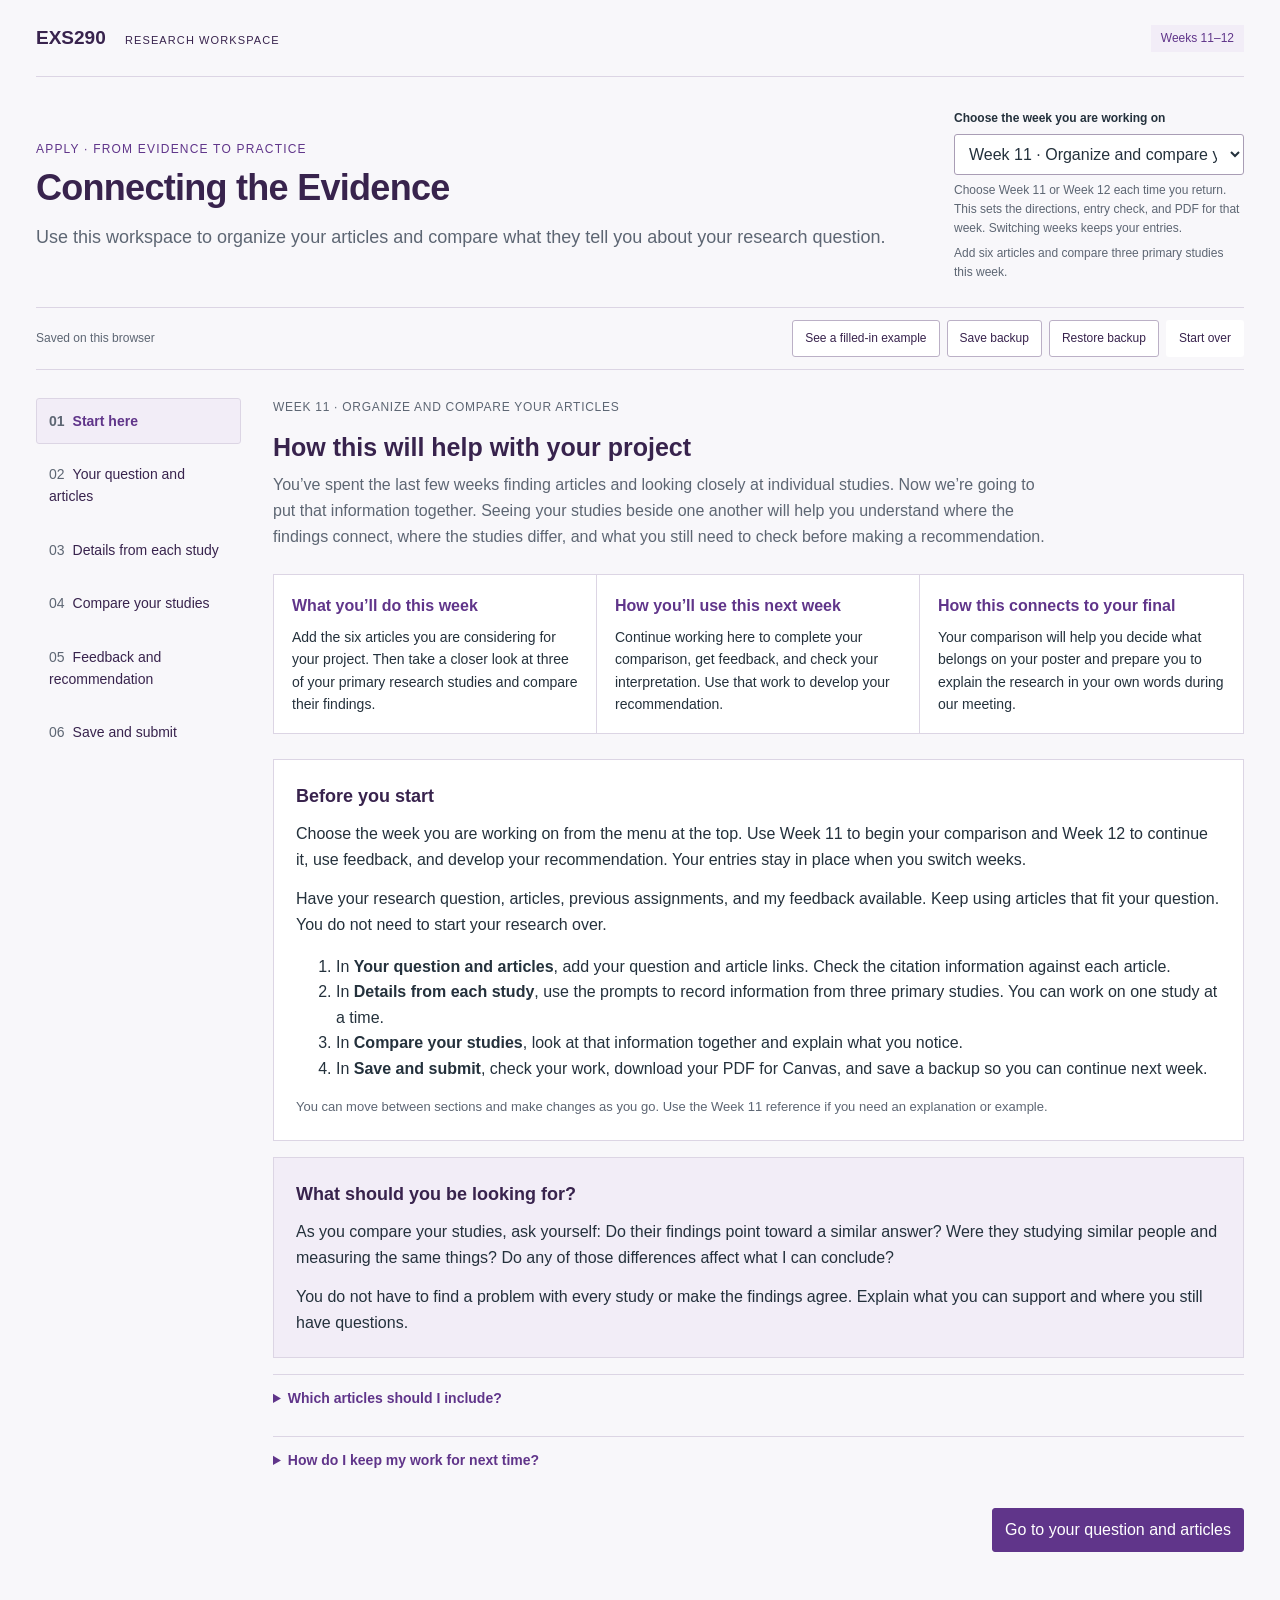
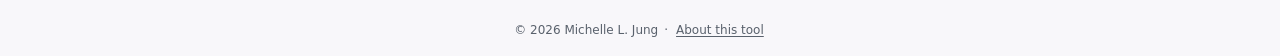
==== connecting-the-evidence/index.html @ f53d63f6 "Add guided evidence matrix workspace for EXS290 Weeks 11–12" ====
<!doctype html><html lang="en"><head><meta charset="utf-8"><meta name="viewport" content="width=device-width,initial-scale=1"><title>Connecting the Evidence | EXS290</title><link rel="icon" href="favicon.svg"><link rel="stylesheet" href="style.css"><link rel="stylesheet" href="../resource-about.css"><script defer src="../resource-about.js"></script></head><body><a class="skip" href="#main">Skip to workspace</a><div class="shell"><header><div class="mast"><a class="brand" href="#">EXS290 <span>RESEARCH WORKSPACE</span></a><span class="badge">Weeks 11–12</span></div><div class="heading"><div><p class="eyebrow">APPLY · FROM EVIDENCE TO PRACTICE</p><h1>Connecting the Evidence</h1><p class="lede">Use this workspace to organize your articles and compare what they tell you about your research question.</p></div><div class="weekpicker"><label for="week">Choose the week you are working on</label><select id="week" aria-describedby="weekHelp weekhint"><option value="11">Week 11 · Organize and compare your articles</option><option value="12">Week 12 · Use feedback and develop your recommendation</option></select><p id="weekHelp">Choose Week 11 or Week 12 each time you return. This sets the directions, entry check, and PDF for that week. Switching weeks keeps your entries.</p><p id="weekhint" aria-live="polite"></p></div></div><div class="toolbar"><span id="saveStatus" role="status">Saved on this browser</span><div><button id="sample">See a filled-in example</button><button id="backup">Save backup</button><button id="restoreBtn">Restore backup</button><button id="reset" class="quiet">Start over</button><input id="restore" type="file" accept=".json,application/json" hidden></div></div><div id="sampleNote" class="notice" hidden>You are viewing a fictional example. These are not real articles, so do not use them as sources. Your own project is saved separately. <button id="leaveSample">Return to my project</button></div><div id="storageNote" class="notice" hidden>Browser saving is unavailable. Keep this page open and download a backup before leaving.</div></header><div class="workspace"><nav id="nav" aria-label="Workspace steps"></nav><main id="main" tabindex="-1"></main></div><div class="mlj-resource-footer" role="contentinfo" aria-label="Resource information"><span>© 2026 Michelle L. Jung</span><span aria-hidden="true">·</span><a href="../licensing.html#development" data-resource-about>About this tool</a></div></div><div id="toast" role="status" aria-live="polite"></div><script src="xlsx.js"></script><script src="pdf-lib.min.js"></script><script src="pdf-export.js"></script><script src="app.js"></script></body></html>
---- connecting-the-evidence/style.css ----
:root{--purple:#60358a;--dark:#38234d;--ink:#24313c;--muted:#5d6673;--line:#dcd5e4;--pale:#f2edf7;--paper:#fff;--wash:#f8f7fa;--orange:#a24d00}*{box-sizing:border-box}body{margin:0;background:var(--wash);color:var(--ink);font:16px/1.6 Arial,Helvetica,sans-serif}button,input,select,textarea{font:inherit}a{color:var(--purple)}button{cursor:pointer;background:white;border:1px solid #bbb0c6;border-radius:3px;padding:8px 12px;color:var(--dark)}button:hover{background:var(--pale)}button.primary,.primary{background:var(--purple);border-color:var(--purple);color:white}button:disabled{cursor:default;opacity:.5}.quiet{border-color:transparent}.textbutton{border:0;background:none;padding:0;text-decoration:underline;color:var(--purple)}:focus-visible{outline:3px solid var(--orange);outline-offset:3px}.shell{max-width:1340px;margin:auto;padding:0 36px}.mast{display:flex;align-items:center;justify-content:space-between;padding:23px 0;border-bottom:1px solid var(--line);gap:16px}.brand{font-weight:bold;font-size:19px;text-decoration:none;color:var(--dark)}.brand span{font-weight:normal;letter-spacing:.1em;font-size:11px;margin-left:14px}.badge{font-size:12px;background:var(--pale);padding:4px 10px;color:var(--purple)}.heading{display:flex;justify-content:space-between;gap:30px;padding:32px 0 24px;align-items:center}.eyebrow{font-size:12px;letter-spacing:.1em;color:var(--purple);margin:0 0 8px}h1{font-size:36px;line-height:1.15;letter-spacing:-.02em;margin:0 0 14px;color:var(--dark)}.lede{font-size:18px;color:var(--muted);margin:0}.weekpicker{width:290px;flex-shrink:0}.weekpicker label{font-size:12px;font-weight:bold;display:block;margin-bottom:5px}.weekpicker p{font-size:12px;margin:6px 0 0;color:var(--muted)}.toolbar{display:flex;justify-content:space-between;align-items:center;padding:12px 0;border-block:1px solid var(--line);gap:12px}.toolbar>div{display:flex;gap:7px;flex-wrap:wrap}#saveStatus{font-size:12px;color:var(--muted)}.toolbar button{font-size:12px}.workspace{display:grid;grid-template-columns:205px minmax(0,1fr);gap:32px;padding:28px 0 44px}nav{align-self:start;position:sticky;top:20px}nav button{display:block;width:100%;text-align:left;margin-bottom:7px;border:1px solid transparent;background:none;padding:11px 12px;font-size:14px}nav button span{display:inline-block;color:var(--muted);margin-right:8px}nav button[aria-current=step]{background:var(--pale);color:var(--purple);border-color:var(--line);font-weight:bold}nav .navnote{font-size:12px;color:var(--muted);padding:12px}h2{font-size:25px;margin:0 0 9px;color:var(--dark);line-height:1.3}h3{font-size:18px;color:var(--dark);margin:0 0 10px}h4{font-size:15px;color:var(--dark);margin:0 0 8px}p{margin:0 0 14px}p:last-child{margin-bottom:0}.intro{margin-bottom:24px;max-width:780px}.intro>p{color:var(--muted)}.panel{background:white;border:1px solid var(--line);padding:22px;margin:16px 0}.soft{background:var(--pale)}.subtle{color:var(--muted);font-size:13px}.twocol{display:grid;grid-template-columns:1fr 1fr;gap:18px}.threecol{display:grid;grid-template-columns:repeat(3,1fr);gap:14px}.journey{display:grid;grid-template-columns:repeat(3,1fr);gap:0;border:1px solid var(--line);background:white;margin:25px 0}.journey>div{padding:18px;border-right:1px solid var(--line)}.journey>div:last-child{border:0}.journey strong{color:var(--purple)}.journey p{font-size:14px;margin-top:7px}.kicker{font-size:12px;letter-spacing:.06em;color:var(--purple);text-transform:uppercase}.field{display:block;margin:18px 0}.field>span{font-weight:bold;font-size:14px;display:block;margin-bottom:4px}.hint{font-size:13px;font-weight:normal;color:var(--muted);display:block;margin:0 0 7px}input[type=text],input[type=url],input[type=number],select,textarea{width:100%;border:1px solid #a99db5;background:white;color:var(--ink);border-radius:3px;padding:10px}textarea{min-height:96px;resize:vertical;line-height:1.55}input[type=checkbox]{accent-color:var(--purple);width:17px;height:17px}details{border-top:1px solid var(--line);padding:12px 0;margin:14px 0}summary{cursor:pointer;font-size:14px;font-weight:bold;color:var(--purple)}details p{font-size:14px;margin-top:10px}.actions{display:flex;justify-content:space-between;flex-wrap:wrap;gap:10px;margin-top:25px}.sourcegrid{display:grid;grid-template-columns:repeat(2,minmax(0,1fr));gap:14px}.sourcecard{background:white;border:1px solid var(--line);padding:18px;border-top:3px solid var(--line)}.sourcecard.active{border-top-color:var(--purple)}.sourcecard h3{font-size:16px}.sourcecard .sourceid{font-size:12px;color:var(--purple);font-weight:bold;margin-bottom:7px}.sourcecard p{font-size:13px}.sourcecard button{font-size:13px}.pill{display:inline-block;font-size:11px;background:var(--pale);padding:3px 7px;color:var(--purple);margin:0 5px 6px 0}.inlinerow{display:flex;gap:8px;align-items:end}.inlinerow .field{flex:1}.tabs{display:flex;gap:5px;border-bottom:1px solid var(--line);margin:20px 0;flex-wrap:wrap}.tabs button{border-radius:0;margin-bottom:-1px}.tabs button[aria-current=true]{border-bottom:3px solid var(--purple);background:var(--pale)}.source-select{max-width:100%;margin-bottom:16px}.citation{font-size:14px;overflow-wrap:anywhere;white-space:pre-wrap}.citation em{font-style:italic}.notice{background:#fff6e8;border:1px solid #dfc49a;padding:14px;font-size:14px;margin:15px 0}.notice button{font-size:12px}.checklist{padding-left:22px}.checklist li{margin:6px 0}.sourcechoice{display:inline-flex;gap:7px;align-items:center;border:1px solid var(--line);background:white;padding:7px 10px;margin:4px;font-size:13px}.scrolltable{overflow:auto;max-width:100%;border:1px solid var(--line);background:white;margin:16px 0}table{width:100%;border-collapse:collapse;font-size:14px}th,td{text-align:left;vertical-align:top;padding:13px;border:1px solid var(--line);overflow-wrap:anywhere;white-space:pre-wrap}thead th{background:var(--pale);color:var(--dark)}.comparetable{min-width:650px;table-layout:fixed}.comparetable th:first-child{width:145px}.comparetable tbody th{background:#faf8fc;font-size:12px}.taglist{display:flex;gap:7px;flex-wrap:wrap}.tagitem{font-size:12px;padding:5px 9px;border:1px solid var(--line)}.mark-pattern{background:#eee5f8}.mark-qualification{background:#fff0d5}.mark-question{background:#e5f2f2}.tagitem button{font-size:11px;padding:0 5px;margin-left:6px;background:transparent}.legend{font-size:12px;display:flex;gap:15px;flex-wrap:wrap}.legend span{padding:4px 8px}.report{background:white;color:var(--ink)}.report-section{margin:15px 0;border:1px solid var(--line);padding:14px;break-inside:auto}.report h3{background:var(--pale);padding:8px;margin:-14px -14px 12px}.report p{font-size:14px;white-space:pre-wrap;overflow-wrap:anywhere}.report .source-details{font-size:12px;color:var(--muted)}.report .report-section h4{break-after:avoid}.report .studyreport{border-top:1px solid var(--line);padding-top:12px;margin-top:12px}.report .citation{font-size:13px}.report .empty{color:#7c5868}.checkresult{border-left:3px solid var(--purple);padding:12px 16px;background:var(--pale);margin:15px 0}footer{border-top:1px solid var(--line);padding:18px 0 25px;color:var(--muted);font-size:11px}footer p{margin:3px 0}footer button{font-size:11px}dialog{max-width:650px;width:calc(100% - 32px);border:1px solid var(--line);padding:25px;color:var(--ink);max-height:85vh;overflow:auto}dialog::backdrop{background:#24183180}dialog form{margin-top:20px}#toast{position:fixed;bottom:20px;right:20px;max-width:440px;background:var(--dark);color:white;padding:0;font-size:14px;z-index:10}#toast:not(:empty){padding:14px 20px}.skip{position:absolute;left:-9999px}.skip:focus{left:15px;top:10px;background:white;z-index:50;padding:10px}.empty{color:var(--muted);font-style:italic}.bar{display:flex;gap:12px;flex-wrap:wrap;align-items:center}.bar label{font-size:13px}.bar select{width:auto}.progresstext{font-size:12px;color:var(--muted)}@media(max-width:950px){.shell{padding:0 20px}.workspace{grid-template-columns:1fr;gap:12px}nav{position:static;display:flex;flex-wrap:wrap}nav button{width:auto;margin:3px;padding:8px}nav .navnote{display:none}.heading{gap:15px}h1{font-size:30px}.threecol{grid-template-columns:1fr}.toolbar{align-items:start}.journey{grid-template-columns:1fr}.journey>div{border-right:0;border-bottom:1px solid var(--line)}}@media(max-width:600px){.heading,.toolbar{display:block}.weekpicker{width:100%;margin-top:22px}.toolbar>div{margin-top:10px}.twocol,.sourcegrid{grid-template-columns:1fr}.brand span{display:none}.badge{font-size:10px}.panel{padding:16px}.shell{padding:0 14px}h1{font-size:29px}.lede{font-size:16px}.inlinerow{display:block}.inlinerow button{margin-bottom:10px}}@media print{@page{size:letter;margin:14mm}body{background:white;font:10pt/1.35 Arial,sans-serif}.shell{padding:0;max-width:none}header,nav,footer,.skip,.no-print,#toast,dialog{display:none!important}.workspace{display:block;padding:0}main{display:block}.intro,.printControls{display:none!important}main>*:not(#report){display:none!important}#report{display:block!important;border:0;padding:0;margin:0}#report h2{font-size:17pt}#report h3{font-size:11pt;break-after:avoid;background:#eee8f5;print-color-adjust:exact}#report h4{font-size:10pt}#report p{font-size:9.5pt;line-height:1.35;orphans:2;widows:2;margin-bottom:6pt}#report .report-section{margin:0 0 7pt;padding:10pt;border:.5pt solid #c6bbd2;box-decoration-break:clone;break-inside:auto}#report .report-section h3{margin:-10pt -10pt 8pt;padding:5pt 10pt}#report .studyreport{break-inside:auto}#report a{color:inherit;text-decoration:none}#report .pill{border:.5pt solid #ccc;background:none}#report .report-section:first-of-type{margin-top:10pt}.source-details{font-size:8pt!important}}
---- resource-about.css ----
.mlj-resource-footer {
  box-sizing: border-box;
  display: flex;
  flex-wrap: wrap;
  align-items: baseline;
  justify-content: center;
  gap: 0 6px;
  position: static;
  max-width: 1100px;
  margin: 16px auto 8px;
  padding: 6px 16px;
  border: 0;
  background: transparent;
  color: #59616c;
  font: 400 12px/1.5 system-ui, sans-serif;
  text-align: center;
  letter-spacing: normal;
  text-transform: none;
}
.mlj-resource-footer a {
  display: inline-block;
  min-height: 24px;
  padding: 3px 2px;
  color: inherit;
  font: inherit;
  text-decoration: underline;
  text-underline-offset: 2px;
}
.mlj-about-dialog {
  box-sizing: border-box;
  position: fixed;
  inset: 0;
  width: min(440px, calc(100% - 32px));
  max-width: 440px;
  max-height: calc(100dvh - 48px);
  margin: auto;
  padding: 24px;
  overflow: auto;
  border: 1px solid #cbd5e1;
  border-radius: 10px;
  background: #fff;
  color: #24313b;
  font: 400 15px/1.6 system-ui, sans-serif;
  text-align: left;
  letter-spacing: normal;
  text-transform: none;
  box-shadow: 0 12px 40px #0003;
}
.mlj-about-dialog:not([open]) { display: none; }
.mlj-about-dialog::backdrop { background: #172b3b66; }
.mlj-about-dialog h2 {
  margin: 0 0 12px;
  padding: 0;
  color: inherit;
  font: 600 20px/1.3 system-ui, sans-serif;
  letter-spacing: normal;
  text-transform: none;
}
.mlj-about-dialog p { margin: 0 0 12px; font: inherit; color: inherit; }
.mlj-about-dialog a { color: #155775; text-decoration: underline; }
.mlj-about-dialog .mlj-about-actions { display: flex; justify-content: flex-end; margin-top: 16px; }
.mlj-about-dialog .mlj-about-close {
  display: inline-block;
  width: auto;
  min-height: 40px;
  margin: 0;
  padding: 6px 16px;
  border: 1px solid #8a99a5;
  border-radius: 6px;
  background: #fff;
  color: #24313b;
  font: 500 14px/1.5 system-ui, sans-serif;
  cursor: pointer;
  box-shadow: none;
  text-transform: none;
  letter-spacing: normal;
}
.mlj-resource-footer a:focus-visible,
.mlj-about-dialog a:focus-visible,
.mlj-about-dialog .mlj-about-close:focus-visible { outline: 3px solid #155775; outline-offset: 3px; }
@media print {
  .mlj-resource-footer, .mlj-about-dialog { display: none !important; }
}
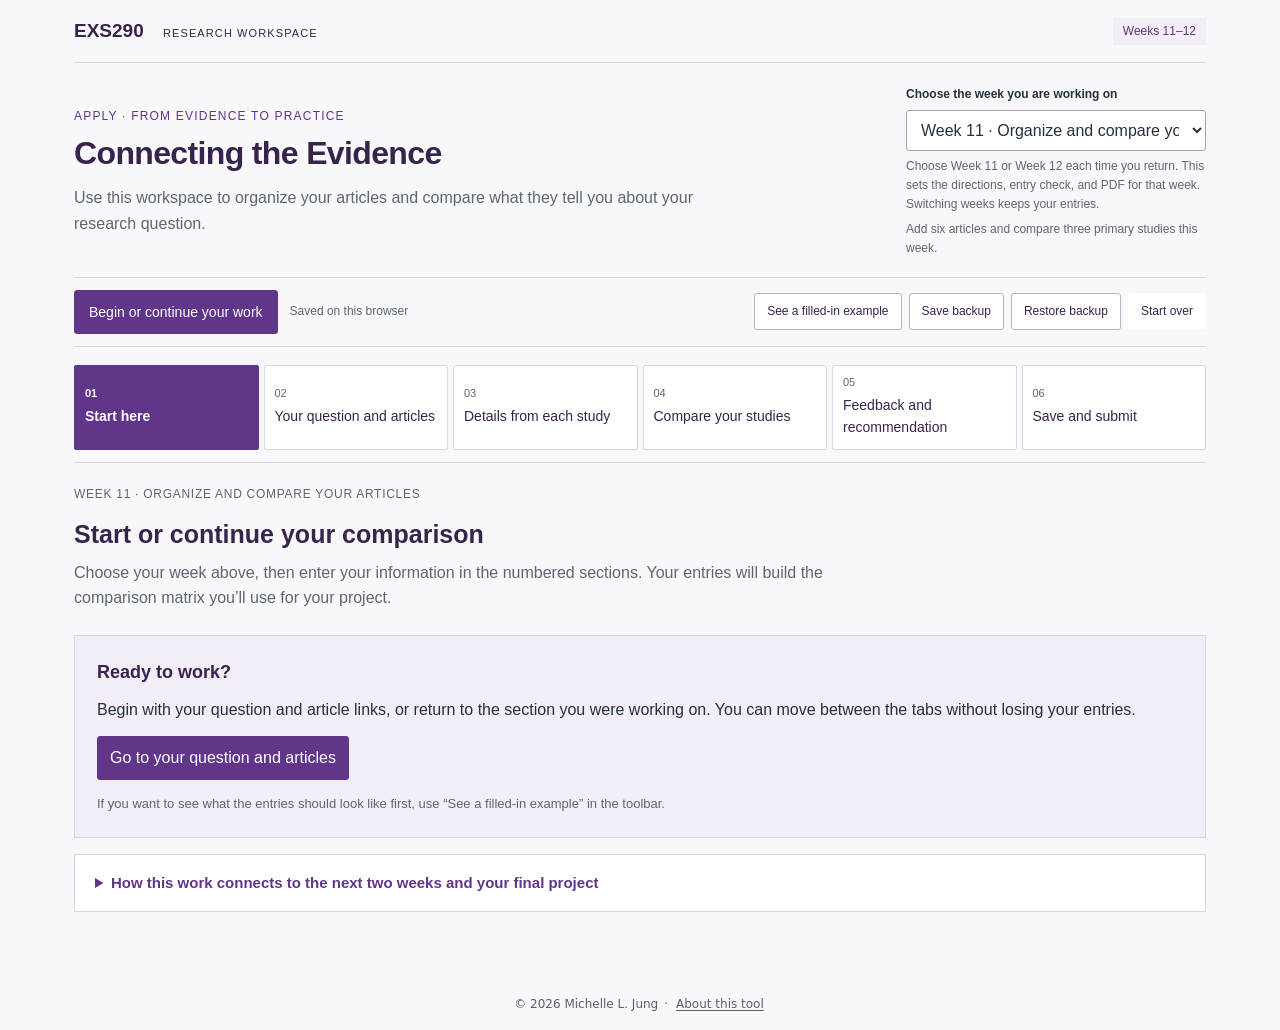
==== commit 2df90dec: "Make evidence workspace clearly interactive with numbered tabs and direct entry" ====
--- a/connecting-the-evidence/index.html
+++ b/connecting-the-evidence/index.html
@@ -1 +1 @@
-<!doctype html><html lang="en"><head><meta charset="utf-8"><meta name="viewport" content="width=device-width,initial-scale=1"><title>Connecting the Evidence | EXS290</title><link rel="icon" href="favicon.svg"><link rel="stylesheet" href="style.css"><link rel="stylesheet" href="../resource-about.css"><script defer src="../resource-about.js"></script></head><body><a class="skip" href="#main">Skip to workspace</a><div class="shell"><header><div class="mast"><a class="brand" href="#">EXS290 <span>RESEARCH WORKSPACE</span></a><span class="badge">Weeks 11–12</span></div><div class="heading"><div><p class="eyebrow">APPLY · FROM EVIDENCE TO PRACTICE</p><h1>Connecting the Evidence</h1><p class="lede">Use this workspace to organize your articles and compare what they tell you about your research question.</p></div><div class="weekpicker"><label for="week">Choose the week you are working on</label><select id="week" aria-describedby="weekHelp weekhint"><option value="11">Week 11 · Organize and compare your articles</option><option value="12">Week 12 · Use feedback and develop your recommendation</option></select><p id="weekHelp">Choose Week 11 or Week 12 each time you return. This sets the directions, entry check, and PDF for that week. Switching weeks keeps your entries.</p><p id="weekhint" aria-live="polite"></p></div></div><div class="toolbar"><span id="saveStatus" role="status">Saved on this browser</span><div><button id="sample">See a filled-in example</button><button id="backup">Save backup</button><button id="restoreBtn">Restore backup</button><button id="reset" class="quiet">Start over</button><input id="restore" type="file" accept=".json,application/json" hidden></div></div><div id="sampleNote" class="notice" hidden>You are viewing a fictional example. These are not real articles, so do not use them as sources. Your own project is saved separately. <button id="leaveSample">Return to my project</button></div><div id="storageNote" class="notice" hidden>Browser saving is unavailable. Keep this page open and download a backup before leaving.</div></header><div class="workspace"><nav id="nav" aria-label="Workspace steps"></nav><main id="main" tabindex="-1"></main></div><div class="mlj-resource-footer" role="contentinfo" aria-label="Resource information"><span>© 2026 Michelle L. Jung</span><span aria-hidden="true">·</span><a href="../licensing.html#development" data-resource-about>About this tool</a></div></div><div id="toast" role="status" aria-live="polite"></div><script src="xlsx.js"></script><script src="pdf-lib.min.js"></script><script src="pdf-export.js"></script><script src="app.js"></script></body></html>
+<!doctype html><html lang="en"><head><meta charset="utf-8"><meta name="viewport" content="width=device-width,initial-scale=1"><title>Connecting the Evidence | EXS290</title><link rel="icon" href="favicon.svg"><link rel="stylesheet" href="style.css"><link rel="stylesheet" href="../resource-about.css"><script defer src="../resource-about.js"></script></head><body><a class="skip" href="#main">Skip to workspace</a><div class="shell"><header><div class="mast"><a class="brand" href="#">EXS290 <span>RESEARCH WORKSPACE</span></a><span class="badge">Weeks 11–12</span></div><div class="heading"><div><p class="eyebrow">APPLY · FROM EVIDENCE TO PRACTICE</p><h1>Connecting the Evidence</h1><p class="lede">Use this workspace to organize your articles and compare what they tell you about your research question.</p></div><div class="weekpicker"><label for="week">Choose the week you are working on</label><select id="week" aria-describedby="weekHelp weekhint"><option value="11">Week 11 · Organize and compare your articles</option><option value="12">Week 12 · Use feedback and develop your recommendation</option></select><p id="weekHelp">Choose Week 11 or Week 12 each time you return. This sets the directions, entry check, and PDF for that week. Switching weeks keeps your entries.</p><p id="weekhint" aria-live="polite"></p></div></div><div class="toolbar"><button id="beginWork" class="primary">Begin or continue your work</button><span id="saveStatus" role="status">Saved on this browser</span><div><button id="sample">See a filled-in example</button><button id="backup">Save backup</button><button id="restoreBtn">Restore backup</button><button id="reset" class="quiet">Start over</button><input id="restore" type="file" accept=".json,application/json" hidden></div></div><div id="sampleNote" class="notice" hidden>You are viewing a fictional example. These are not real articles, so do not use them as sources. Your own project is saved separately. <button id="leaveSample">Return to my project</button></div><div id="storageNote" class="notice" hidden>Browser saving is unavailable. Keep this page open and download a backup before leaving.</div></header><div class="workspace"><nav id="nav" aria-label="Workspace steps"></nav><main id="main" tabindex="-1"></main></div><div class="mlj-resource-footer" role="contentinfo" aria-label="Resource information"><span>© 2026 Michelle L. Jung</span><span aria-hidden="true">·</span><a href="../licensing.html#development" data-resource-about>About this tool</a></div></div><div id="toast" role="status" aria-live="polite"></div><script src="xlsx.js"></script><script src="pdf-lib.min.js"></script><script src="pdf-export.js"></script><script src="app.js"></script></body></html>
--- a/connecting-the-evidence/style.css
+++ b/connecting-the-evidence/style.css
@@ -1 +1,4 @@
 :root{--purple:#60358a;--dark:#38234d;--ink:#24313c;--muted:#5d6673;--line:#dcd5e4;--pale:#f2edf7;--paper:#fff;--wash:#f8f7fa;--orange:#a24d00}*{box-sizing:border-box}body{margin:0;background:var(--wash);color:var(--ink);font:16px/1.6 Arial,Helvetica,sans-serif}button,input,select,textarea{font:inherit}a{color:var(--purple)}button{cursor:pointer;background:white;border:1px solid #bbb0c6;border-radius:3px;padding:8px 12px;color:var(--dark)}button:hover{background:var(--pale)}button.primary,.primary{background:var(--purple);border-color:var(--purple);color:white}button:disabled{cursor:default;opacity:.5}.quiet{border-color:transparent}.textbutton{border:0;background:none;padding:0;text-decoration:underline;color:var(--purple)}:focus-visible{outline:3px solid var(--orange);outline-offset:3px}.shell{max-width:1340px;margin:auto;padding:0 36px}.mast{display:flex;align-items:center;justify-content:space-between;padding:23px 0;border-bottom:1px solid var(--line);gap:16px}.brand{font-weight:bold;font-size:19px;text-decoration:none;color:var(--dark)}.brand span{font-weight:normal;letter-spacing:.1em;font-size:11px;margin-left:14px}.badge{font-size:12px;background:var(--pale);padding:4px 10px;color:var(--purple)}.heading{display:flex;justify-content:space-between;gap:30px;padding:32px 0 24px;align-items:center}.eyebrow{font-size:12px;letter-spacing:.1em;color:var(--purple);margin:0 0 8px}h1{font-size:36px;line-height:1.15;letter-spacing:-.02em;margin:0 0 14px;color:var(--dark)}.lede{font-size:18px;color:var(--muted);margin:0}.weekpicker{width:290px;flex-shrink:0}.weekpicker label{font-size:12px;font-weight:bold;display:block;margin-bottom:5px}.weekpicker p{font-size:12px;margin:6px 0 0;color:var(--muted)}.toolbar{display:flex;justify-content:space-between;align-items:center;padding:12px 0;border-block:1px solid var(--line);gap:12px}.toolbar>div{display:flex;gap:7px;flex-wrap:wrap}#saveStatus{font-size:12px;color:var(--muted)}.toolbar button{font-size:12px}.workspace{display:grid;grid-template-columns:205px minmax(0,1fr);gap:32px;padding:28px 0 44px}nav{align-self:start;position:sticky;top:20px}nav button{display:block;width:100%;text-align:left;margin-bottom:7px;border:1px solid transparent;background:none;padding:11px 12px;font-size:14px}nav button span{display:inline-block;color:var(--muted);margin-right:8px}nav button[aria-current=step]{background:var(--pale);color:var(--purple);border-color:var(--line);font-weight:bold}nav .navnote{font-size:12px;color:var(--muted);padding:12px}h2{font-size:25px;margin:0 0 9px;color:var(--dark);line-height:1.3}h3{font-size:18px;color:var(--dark);margin:0 0 10px}h4{font-size:15px;color:var(--dark);margin:0 0 8px}p{margin:0 0 14px}p:last-child{margin-bottom:0}.intro{margin-bottom:24px;max-width:780px}.intro>p{color:var(--muted)}.panel{background:white;border:1px solid var(--line);padding:22px;margin:16px 0}.soft{background:var(--pale)}.subtle{color:var(--muted);font-size:13px}.twocol{display:grid;grid-template-columns:1fr 1fr;gap:18px}.threecol{display:grid;grid-template-columns:repeat(3,1fr);gap:14px}.journey{display:grid;grid-template-columns:repeat(3,1fr);gap:0;border:1px solid var(--line);background:white;margin:25px 0}.journey>div{padding:18px;border-right:1px solid var(--line)}.journey>div:last-child{border:0}.journey strong{color:var(--purple)}.journey p{font-size:14px;margin-top:7px}.kicker{font-size:12px;letter-spacing:.06em;color:var(--purple);text-transform:uppercase}.field{display:block;margin:18px 0}.field>span{font-weight:bold;font-size:14px;display:block;margin-bottom:4px}.hint{font-size:13px;font-weight:normal;color:var(--muted);display:block;margin:0 0 7px}input[type=text],input[type=url],input[type=number],select,textarea{width:100%;border:1px solid #a99db5;background:white;color:var(--ink);border-radius:3px;padding:10px}textarea{min-height:96px;resize:vertical;line-height:1.55}input[type=checkbox]{accent-color:var(--purple);width:17px;height:17px}details{border-top:1px solid var(--line);padding:12px 0;margin:14px 0}summary{cursor:pointer;font-size:14px;font-weight:bold;color:var(--purple)}details p{font-size:14px;margin-top:10px}.actions{display:flex;justify-content:space-between;flex-wrap:wrap;gap:10px;margin-top:25px}.sourcegrid{display:grid;grid-template-columns:repeat(2,minmax(0,1fr));gap:14px}.sourcecard{background:white;border:1px solid var(--line);padding:18px;border-top:3px solid var(--line)}.sourcecard.active{border-top-color:var(--purple)}.sourcecard h3{font-size:16px}.sourcecard .sourceid{font-size:12px;color:var(--purple);font-weight:bold;margin-bottom:7px}.sourcecard p{font-size:13px}.sourcecard button{font-size:13px}.pill{display:inline-block;font-size:11px;background:var(--pale);padding:3px 7px;color:var(--purple);margin:0 5px 6px 0}.inlinerow{display:flex;gap:8px;align-items:end}.inlinerow .field{flex:1}.tabs{display:flex;gap:5px;border-bottom:1px solid var(--line);margin:20px 0;flex-wrap:wrap}.tabs button{border-radius:0;margin-bottom:-1px}.tabs button[aria-current=true]{border-bottom:3px solid var(--purple);background:var(--pale)}.source-select{max-width:100%;margin-bottom:16px}.citation{font-size:14px;overflow-wrap:anywhere;white-space:pre-wrap}.citation em{font-style:italic}.notice{background:#fff6e8;border:1px solid #dfc49a;padding:14px;font-size:14px;margin:15px 0}.notice button{font-size:12px}.checklist{padding-left:22px}.checklist li{margin:6px 0}.sourcechoice{display:inline-flex;gap:7px;align-items:center;border:1px solid var(--line);background:white;padding:7px 10px;margin:4px;font-size:13px}.scrolltable{overflow:auto;max-width:100%;border:1px solid var(--line);background:white;margin:16px 0}table{width:100%;border-collapse:collapse;font-size:14px}th,td{text-align:left;vertical-align:top;padding:13px;border:1px solid var(--line);overflow-wrap:anywhere;white-space:pre-wrap}thead th{background:var(--pale);color:var(--dark)}.comparetable{min-width:650px;table-layout:fixed}.comparetable th:first-child{width:145px}.comparetable tbody th{background:#faf8fc;font-size:12px}.taglist{display:flex;gap:7px;flex-wrap:wrap}.tagitem{font-size:12px;padding:5px 9px;border:1px solid var(--line)}.mark-pattern{background:#eee5f8}.mark-qualification{background:#fff0d5}.mark-question{background:#e5f2f2}.tagitem button{font-size:11px;padding:0 5px;margin-left:6px;background:transparent}.legend{font-size:12px;display:flex;gap:15px;flex-wrap:wrap}.legend span{padding:4px 8px}.report{background:white;color:var(--ink)}.report-section{margin:15px 0;border:1px solid var(--line);padding:14px;break-inside:auto}.report h3{background:var(--pale);padding:8px;margin:-14px -14px 12px}.report p{font-size:14px;white-space:pre-wrap;overflow-wrap:anywhere}.report .source-details{font-size:12px;color:var(--muted)}.report .report-section h4{break-after:avoid}.report .studyreport{border-top:1px solid var(--line);padding-top:12px;margin-top:12px}.report .citation{font-size:13px}.report .empty{color:#7c5868}.checkresult{border-left:3px solid var(--purple);padding:12px 16px;background:var(--pale);margin:15px 0}footer{border-top:1px solid var(--line);padding:18px 0 25px;color:var(--muted);font-size:11px}footer p{margin:3px 0}footer button{font-size:11px}dialog{max-width:650px;width:calc(100% - 32px);border:1px solid var(--line);padding:25px;color:var(--ink);max-height:85vh;overflow:auto}dialog::backdrop{background:#24183180}dialog form{margin-top:20px}#toast{position:fixed;bottom:20px;right:20px;max-width:440px;background:var(--dark);color:white;padding:0;font-size:14px;z-index:10}#toast:not(:empty){padding:14px 20px}.skip{position:absolute;left:-9999px}.skip:focus{left:15px;top:10px;background:white;z-index:50;padding:10px}.empty{color:var(--muted);font-style:italic}.bar{display:flex;gap:12px;flex-wrap:wrap;align-items:center}.bar label{font-size:13px}.bar select{width:auto}.progresstext{font-size:12px;color:var(--muted)}@media(max-width:950px){.shell{padding:0 20px}.workspace{grid-template-columns:1fr;gap:12px}nav{position:static;display:flex;flex-wrap:wrap}nav button{width:auto;margin:3px;padding:8px}nav .navnote{display:none}.heading{gap:15px}h1{font-size:30px}.threecol{grid-template-columns:1fr}.toolbar{align-items:start}.journey{grid-template-columns:1fr}.journey>div{border-right:0;border-bottom:1px solid var(--line)}}@media(max-width:600px){.heading,.toolbar{display:block}.weekpicker{width:100%;margin-top:22px}.toolbar>div{margin-top:10px}.twocol,.sourcegrid{grid-template-columns:1fr}.brand span{display:none}.badge{font-size:10px}.panel{padding:16px}.shell{padding:0 14px}h1{font-size:29px}.lede{font-size:16px}.inlinerow{display:block}.inlinerow button{margin-bottom:10px}}@media print{@page{size:letter;margin:14mm}body{background:white;font:10pt/1.35 Arial,sans-serif}.shell{padding:0;max-width:none}header,nav,footer,.skip,.no-print,#toast,dialog{display:none!important}.workspace{display:block;padding:0}main{display:block}.intro,.printControls{display:none!important}main>*:not(#report){display:none!important}#report{display:block!important;border:0;padding:0;margin:0}#report h2{font-size:17pt}#report h3{font-size:11pt;break-after:avoid;background:#eee8f5;print-color-adjust:exact}#report h4{font-size:10pt}#report p{font-size:9.5pt;line-height:1.35;orphans:2;widows:2;margin-bottom:6pt}#report .report-section{margin:0 0 7pt;padding:10pt;border:.5pt solid #c6bbd2;box-decoration-break:clone;break-inside:auto}#report .report-section h3{margin:-10pt -10pt 8pt;padding:5pt 10pt}#report .studyreport{break-inside:auto}#report a{color:inherit;text-decoration:none}#report .pill{border:.5pt solid #ccc;background:none}#report .report-section:first-of-type{margin-top:10pt}.source-details{font-size:8pt!important}}
+
+/* Use the same numbered working tabs as the other EXS290 activities. */
+.shell{max-width:1180px;padding:0 24px}.mast{padding:16px 0}.heading{padding:22px 0 18px}.heading h1{font-size:32px}.heading .lede{font-size:16px;max-width:650px}.weekpicker{width:300px}.toolbar{justify-content:flex-start;align-items:center}.toolbar>div{margin-left:auto}.toolbar>.primary{font-size:14px;padding:10px 14px}.workspace{display:block;padding-top:18px}nav{position:static;display:flex;gap:5px;flex-wrap:wrap;border-bottom:1px solid var(--line);padding-bottom:12px;margin-bottom:22px}nav button{display:block;flex:1 1 155px;width:auto;min-height:62px;margin:0;border:1px solid var(--line);border-radius:2px;background:white;padding:10px;text-align:left;font-size:14px}nav button span{display:block;font-size:11px;line-height:1.2;margin-bottom:5px}nav button[aria-current=step]{background:var(--purple);color:white;border-color:var(--purple)}nav button[aria-current=step] span{color:white}.overview-help{background:white;border:1px solid var(--line);padding:16px 20px}.overview-help>summary{font-size:15px}.overview-help>.journey{margin-top:18px}.entry-panel .subtle{margin-top:14px}.entry-panel{margin-top:12px}@media(max-width:700px){.toolbar>div{margin-left:0}.toolbar{display:flex}.heading{display:block}.weekpicker{width:100%}.shell{padding:0 14px}nav button{flex:1 1 140px}.overview-help{padding:14px}.heading h1{font-size:28px}}@media print{nav,.toolbar{display:none!important}.workspace{padding:0}.shell{padding:0}.overview-help{display:none!important}}
